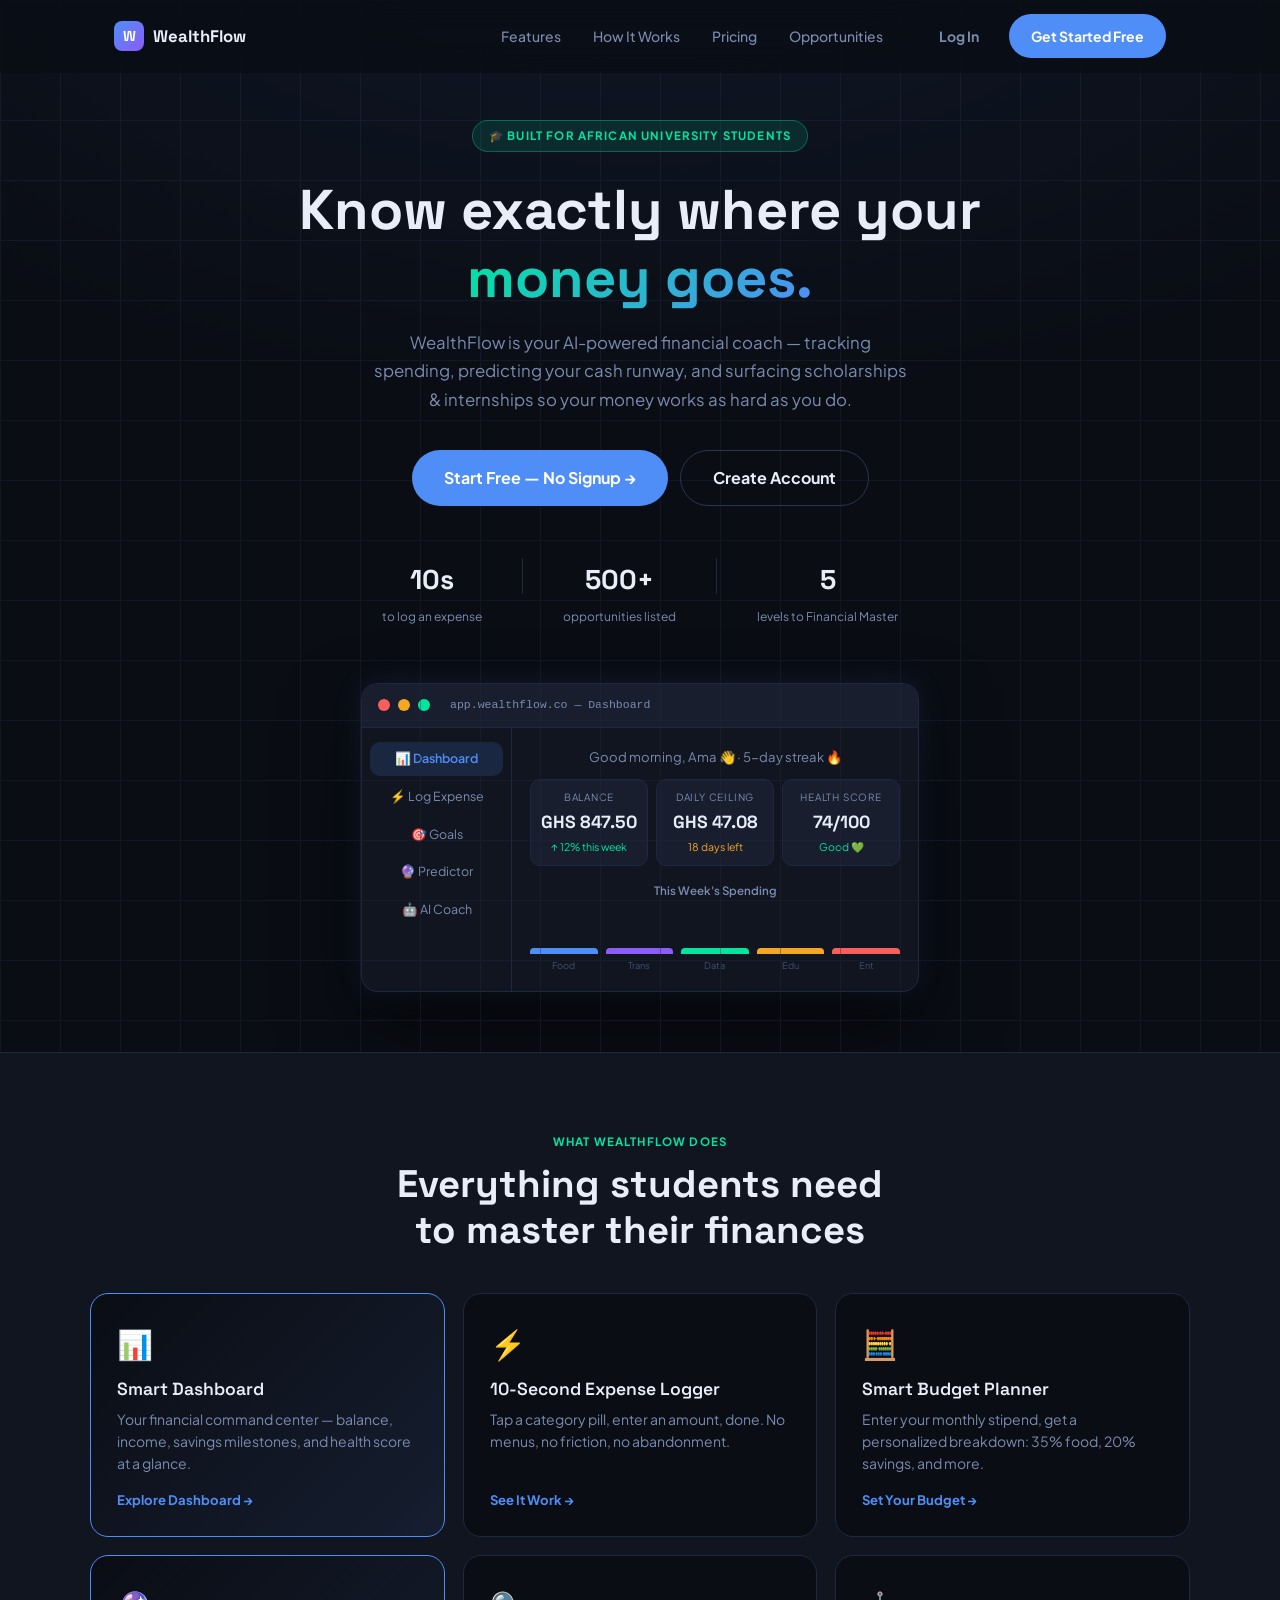
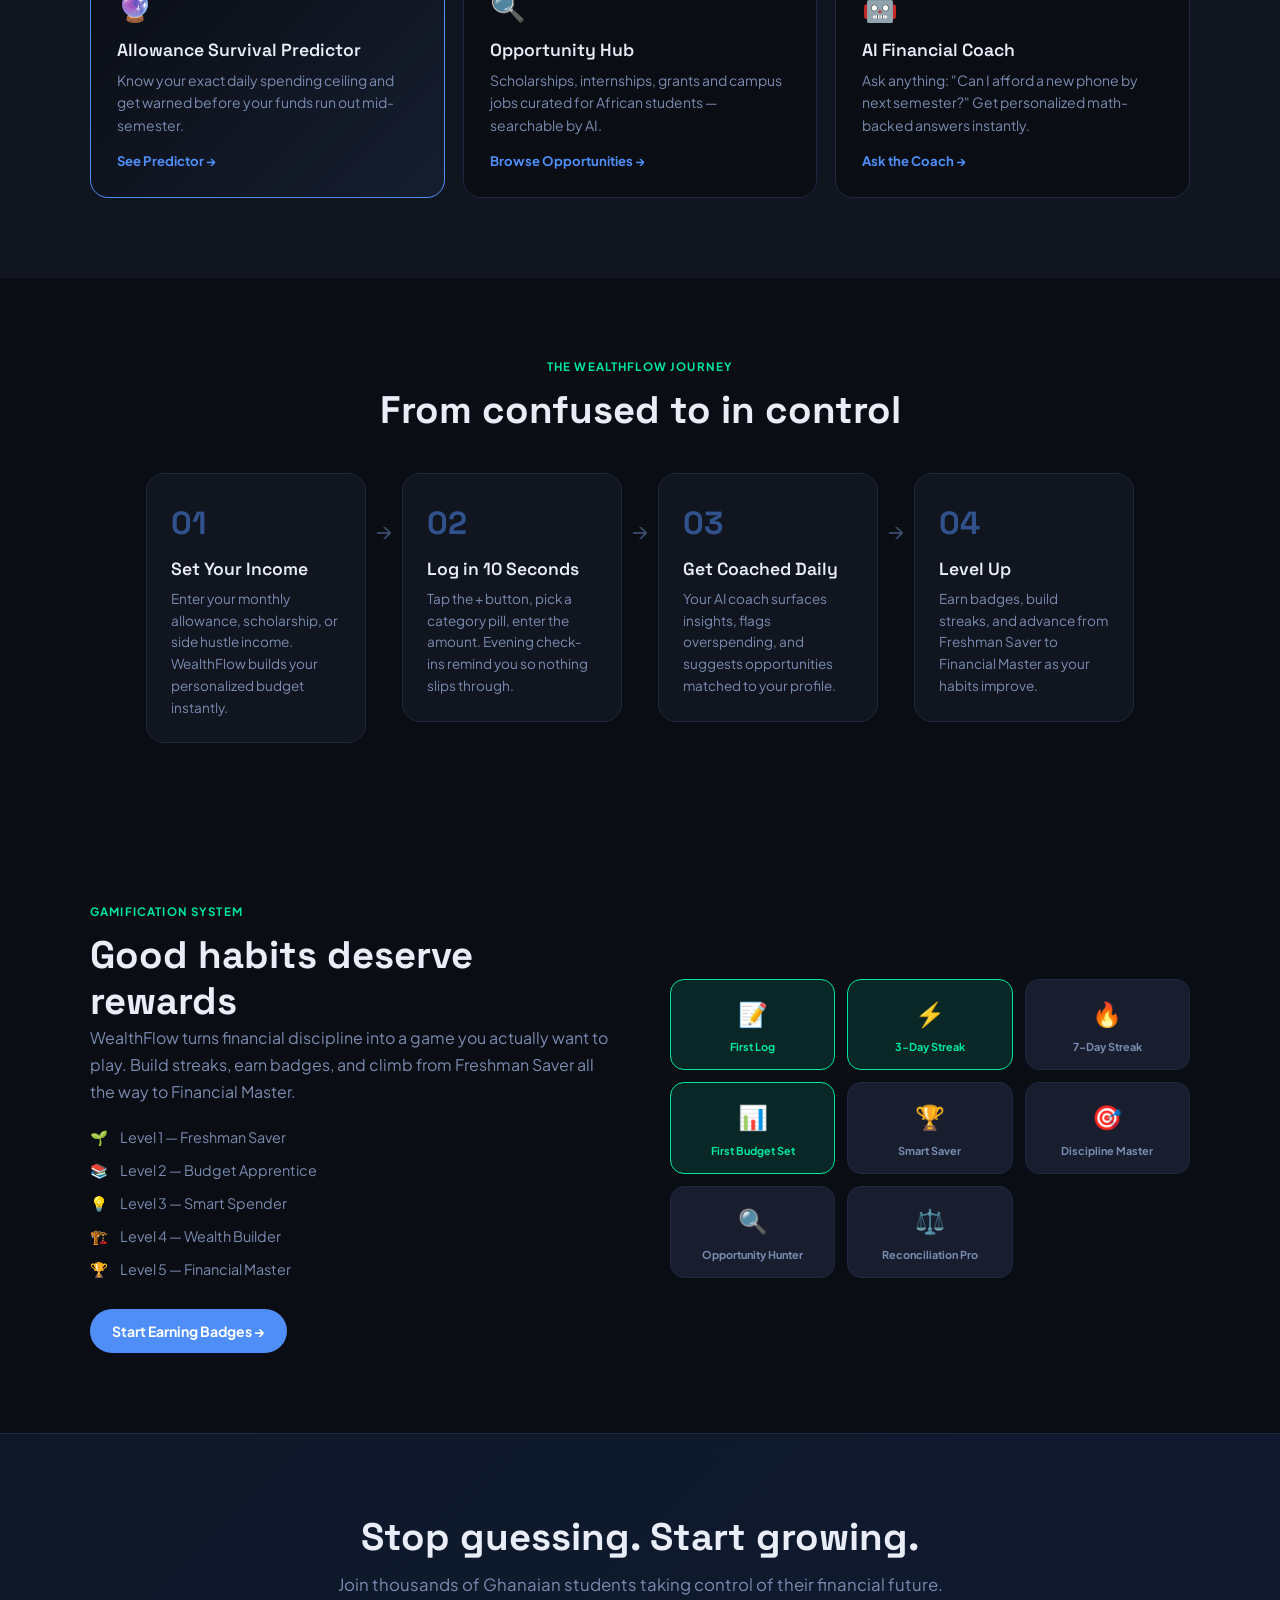
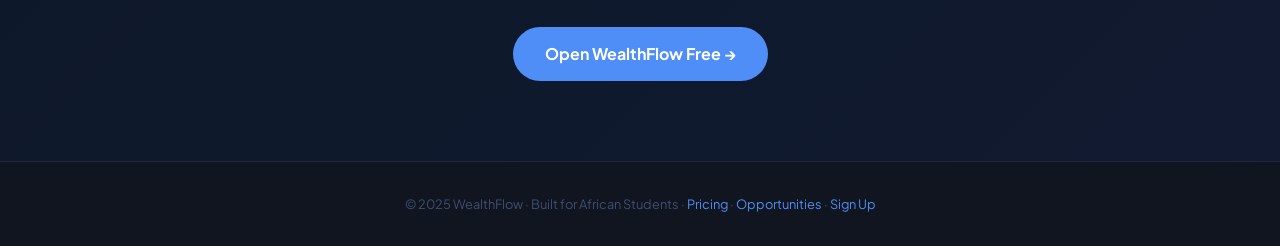
==== 2nd cloude/index.html @ e132b4c1 "Add files via upload" ====
<!DOCTYPE html>
<html lang="en">
<head>
  <meta charset="UTF-8"/>
  <meta name="viewport" content="width=device-width, initial-scale=1.0"/>
  <title>WealthFlow — Your Financial Coach for University Life</title>
  <link rel="stylesheet" href="css/global.css"/>
  <link rel="stylesheet" href="css/landing.css"/>
</head>
<body>

<!-- NAV -->
<nav class="nav" id="navbar">
  <div class="nav-inner">
    <a href="index.html" class="nav-logo">
      <div class="nav-logo-mark">W</div>
      WealthFlow
    </a>
    <ul class="nav-links">
      <li><a href="#features">Features</a></li>
      <li><a href="#how">How It Works</a></li>
      <li><a href="pages/pricing.html">Pricing</a></li>
      <li><a href="pages/opportunities.html">Opportunities</a></li>
    </ul>
    <div class="nav-cta">
      <a href="pages/auth.html" class="btn btn-ghost">Log In</a>
      <a href="pages/dashboard.html" class="btn btn-primary">Get Started Free</a>
    </div>
  </div>
</nav>

<!-- HERO -->
<section class="hero">
  <div class="hero-bg"></div>
  <div class="hero-content">
    <div class="hero-badge">🎓 Built for African University Students</div>
    <h1>Know exactly where your<br><span class="gradient-text">money goes.</span></h1>
    <p class="hero-sub">WealthFlow is your AI-powered financial coach — tracking spending, predicting your cash runway, and surfacing scholarships &amp; internships so your money works as hard as you do.</p>
    <div class="hero-actions">
      <a href="pages/dashboard.html" class="btn btn-primary btn-lg">Start Free — No Signup →</a>
      <a href="pages/auth.html" class="btn btn-outline btn-lg">Create Account</a>
    </div>
    <div class="hero-stats">
      <div>
        <span class="stat-num">10s</span>
        <span class="stat-label">to log an expense</span>
      </div>
      <div class="stat-divider"></div>
      <div>
        <span class="stat-num">500+</span>
        <span class="stat-label">opportunities listed</span>
      </div>
      <div class="stat-divider"></div>
      <div>
        <span class="stat-num">5</span>
        <span class="stat-label">levels to Financial Master</span>
      </div>
    </div>
  </div>

  <!-- Dashboard Mockup -->
  <div class="mockup-wrap">
    <div class="mockup">
      <div class="mockup-bar">
        <span class="dot dot-r"></span>
        <span class="dot dot-y"></span>
        <span class="dot dot-g"></span>
        <span class="mockup-url">app.wealthflow.co — Dashboard</span>
      </div>
      <div class="mockup-body">
        <div class="mockup-sidebar">
          <div class="ms-item active">📊 Dashboard</div>
          <div class="ms-item">⚡ Log Expense</div>
          <div class="ms-item">🎯 Goals</div>
          <div class="ms-item">🔮 Predictor</div>
          <div class="ms-item">🤖 AI Coach</div>
        </div>
        <div class="mockup-main">
          <div class="mockup-greeting">Good morning, Ama 👋 · 5-day streak 🔥</div>
          <div class="mockup-cards">
            <div class="mock-card">
              <div class="mock-card-label">Balance</div>
              <div class="mock-card-val">GHS 847.50</div>
              <div class="mock-card-sub" style="color:var(--accent)">↑ 12% this week</div>
            </div>
            <div class="mock-card">
              <div class="mock-card-label">Daily Ceiling</div>
              <div class="mock-card-val">GHS 47.08</div>
              <div class="mock-card-sub" style="color:var(--warn)">18 days left</div>
            </div>
            <div class="mock-card">
              <div class="mock-card-label">Health Score</div>
              <div class="mock-card-val">74/100</div>
              <div class="mock-card-sub" style="color:var(--accent)">Good 💚</div>
            </div>
          </div>
          <div class="mockup-bars-wrap">
            <div class="mockup-bars-label">This Week's Spending</div>
            <div class="mockup-bars">
              <div class="mock-bar-col"><div class="mock-bar" style="height:60%;background:var(--primary)"></div><span class="mock-bar-label">Food</span></div>
              <div class="mock-bar-col"><div class="mock-bar" style="height:35%;background:var(--purple)"></div><span class="mock-bar-label">Trans</span></div>
              <div class="mock-bar-col"><div class="mock-bar" style="height:20%;background:var(--accent)"></div><span class="mock-bar-label">Data</span></div>
              <div class="mock-bar-col"><div class="mock-bar" style="height:15%;background:var(--warn)"></div><span class="mock-bar-label">Edu</span></div>
              <div class="mock-bar-col"><div class="mock-bar" style="height:25%;background:var(--danger)"></div><span class="mock-bar-label">Ent</span></div>
            </div>
          </div>
        </div>
      </div>
    </div>
  </div>
</section>

<!-- FEATURES -->
<section class="features" id="features">
  <div class="features-inner">
    <div class="eyebrow" style="text-align:center">WHAT WEALTHFLOW DOES</div>
    <h2 style="text-align:center;margin-bottom:40px">Everything students need<br>to master their finances</h2>
    <div class="features-grid">
      <a href="pages/dashboard.html" class="feature-card featured">
        <div class="feature-card-icon">📊</div>
        <h3>Smart Dashboard</h3>
        <p>Your financial command center — balance, income, savings milestones, and health score at a glance.</p>
        <span class="feature-card-link">Explore Dashboard →</span>
      </a>
      <a href="pages/dashboard.html#expenses" class="feature-card">
        <div class="feature-card-icon">⚡</div>
        <h3>10-Second Expense Logger</h3>
        <p>Tap a category pill, enter an amount, done. No menus, no friction, no abandonment.</p>
        <span class="feature-card-link">See It Work →</span>
      </a>
      <a href="pages/dashboard.html#budget" class="feature-card">
        <div class="feature-card-icon">🧮</div>
        <h3>Smart Budget Planner</h3>
        <p>Enter your monthly stipend, get a personalized breakdown: 35% food, 20% savings, and more.</p>
        <span class="feature-card-link">Set Your Budget →</span>
      </a>
      <a href="pages/dashboard.html#predictor" class="feature-card featured">
        <div class="feature-card-icon">🔮</div>
        <h3>Allowance Survival Predictor</h3>
        <p>Know your exact daily spending ceiling and get warned before your funds run out mid-semester.</p>
        <span class="feature-card-link">See Predictor →</span>
      </a>
      <a href="pages/opportunities.html" class="feature-card">
        <div class="feature-card-icon">🔍</div>
        <h3>Opportunity Hub</h3>
        <p>Scholarships, internships, grants and campus jobs curated for African students — searchable by AI.</p>
        <span class="feature-card-link">Browse Opportunities →</span>
      </a>
      <a href="pages/dashboard.html#coach" class="feature-card">
        <div class="feature-card-icon">🤖</div>
        <h3>AI Financial Coach</h3>
        <p>Ask anything: "Can I afford a new phone by next semester?" Get personalized math-backed answers instantly.</p>
        <span class="feature-card-link">Ask the Coach →</span>
      </a>
    </div>
  </div>
</section>

<!-- HOW IT WORKS -->
<section class="how-section" id="how">
  <div class="how-inner">
    <div class="eyebrow" style="text-align:center">THE WEALTHFLOW JOURNEY</div>
    <h2 style="text-align:center">From confused to in control</h2>
    <div class="steps">
      <div class="step">
        <div class="step-num">01</div>
        <h3>Set Your Income</h3>
        <p>Enter your monthly allowance, scholarship, or side hustle income. WealthFlow builds your personalized budget instantly.</p>
      </div>
      <div class="step-arrow">→</div>
      <div class="step">
        <div class="step-num">02</div>
        <h3>Log in 10 Seconds</h3>
        <p>Tap the + button, pick a category pill, enter the amount. Evening check-ins remind you so nothing slips through.</p>
      </div>
      <div class="step-arrow">→</div>
      <div class="step">
        <div class="step-num">03</div>
        <h3>Get Coached Daily</h3>
        <p>Your AI coach surfaces insights, flags overspending, and suggests opportunities matched to your profile.</p>
      </div>
      <div class="step-arrow">→</div>
      <div class="step">
        <div class="step-num">04</div>
        <h3>Level Up</h3>
        <p>Earn badges, build streaks, and advance from Freshman Saver to Financial Master as your habits improve.</p>
      </div>
    </div>
  </div>
</section>

<!-- GAMIFICATION -->
<section class="gamify-section">
  <div class="gamify-inner">
    <div class="gamify-text">
      <div class="eyebrow">GAMIFICATION SYSTEM</div>
      <h2>Good habits deserve rewards</h2>
      <p>WealthFlow turns financial discipline into a game you actually want to play. Build streaks, earn badges, and climb from Freshman Saver all the way to Financial Master.</p>
      <div class="rank-list">
        <div class="rank-item"><span>🌱</span><span>Level 1 — Freshman Saver</span></div>
        <div class="rank-item"><span>📚</span><span>Level 2 — Budget Apprentice</span></div>
        <div class="rank-item"><span>💡</span><span>Level 3 — Smart Spender</span></div>
        <div class="rank-item"><span>🏗️</span><span>Level 4 — Wealth Builder</span></div>
        <div class="rank-item"><span>🏆</span><span>Level 5 — Financial Master</span></div>
      </div>
      <a href="pages/dashboard.html" class="btn btn-primary">Start Earning Badges →</a>
    </div>
    <div class="badges-grid" id="landingBadges"></div>
  </div>
</section>

<!-- CTA -->
<section class="cta-band">
  <h2>Stop guessing. Start growing.</h2>
  <p>Join thousands of Ghanaian students taking control of their financial future.</p>
  <a href="pages/dashboard.html" class="btn btn-primary btn-lg">Open WealthFlow Free →</a>
</section>

<!-- FOOTER -->
<footer>
  <p>© 2025 WealthFlow · Built for African Students ·
    <a href="pages/pricing.html">Pricing</a> ·
    <a href="pages/opportunities.html">Opportunities</a> ·
    <a href="pages/auth.html">Sign Up</a>
  </p>
</footer>

<script src="js/db.js"></script>
<script>
  // Sticky nav
  window.addEventListener('scroll', () => {
    document.getElementById('navbar').classList.toggle('scrolled', window.scrollY > 20);
  });

  // Render badges
  const badgesWrap = document.getElementById('landingBadges');
  Object.values(BADGES).forEach(b => {
    const earned = ['first_log','first_budget','three_day_streak'].includes(b.id);
    badgesWrap.innerHTML += `
      <div class="badge-card ${earned?'earned':''}">
        <div class="badge-icon">${b.emoji}</div>
        <div class="badge-name">${b.name}</div>
      </div>`;
  });
</script>
</body>
</html>
---- 2nd cloude/css/global.css ----
/* =====================================================
   css/global.css — WealthFlow Design System
   ===================================================== */

@import url('https://fonts.googleapis.com/css2?family=Plus+Jakarta+Sans:wght@400;500;600;700;800&family=Space+Grotesk:wght@400;500;600;700&display=swap');

/* ── TOKENS ─────────────────────────────────────────── */
:root {
  --bg:       #0A0D14;
  --surface:  #111520;
  --surface2: #181e2e;
  --border:   #1f2840;
  --borderL:  #2a3550;

  --primary:     #4F8EF7;
  --primaryGlow: rgba(79,142,247,0.15);
  --accent:      #00E5A0;
  --accentDim:   rgba(0,229,160,0.12);
  --warn:        #F5A623;
  --danger:      #F75F5F;
  --purple:      #8B5CF6;

  --text:   #E8EDF8;
  --muted:  #7A8BAF;
  --faint:  #3D4F72;

  --grad-primary: linear-gradient(135deg,#4F8EF7,#8B5CF6);
  --grad-accent:  linear-gradient(135deg,#00E5A0,#4F8EF7);

  --font-body:    'Plus Jakarta Sans', sans-serif;
  --font-display: 'Space Grotesk', sans-serif;

  --r-sm: 6px;  --r-md: 10px; --r-lg: 14px;
  --r-xl: 18px; --r-full: 999px;
}

/* ── RESET ───────────────────────────────────────────── */
*, *::before, *::after { box-sizing: border-box; margin: 0; padding: 0; }
html { scroll-behavior: smooth; }
body {
  background: var(--bg);
  color: var(--text);
  font-family: var(--font-body);
  font-size: 16px;
  line-height: 1.6;
  -webkit-font-smoothing: antialiased;
}
img { max-width: 100%; display: block; }
a { color: inherit; text-decoration: none; }
button { cursor: pointer; font-family: inherit; border: none; background: none; }
input, select, textarea { font-family: inherit; }
ul { list-style: none; }

/* ── TYPOGRAPHY ─────────────────────────────────────── */
h1,h2,h3,h4 { font-family: var(--font-display); line-height: 1.2; }
h1 { font-size: clamp(2rem,5vw,3.5rem); font-weight: 700; }
h2 { font-size: clamp(1.5rem,3vw,2.4rem); font-weight: 700; }
h3 { font-size: 1.1rem; font-weight: 600; }

.gradient-text {
  background: var(--grad-accent);
  -webkit-background-clip: text;
  -webkit-text-fill-color: transparent;
  background-clip: text;
}

/* ── BUTTONS ─────────────────────────────────────────── */
.btn {
  display: inline-flex; align-items: center; gap: 6px;
  font-weight: 700; font-size: 0.875rem;
  padding: 11px 22px; border-radius: var(--r-full);
  transition: all 0.15s; cursor: pointer; white-space: nowrap;
  border: none;
}
.btn-primary { background: var(--primary); color: #fff; }
.btn-primary:hover { background: #6ba3ff; transform: translateY(-1px); box-shadow: 0 6px 20px rgba(79,142,247,0.35); }
.btn-accent  { background: var(--accent); color: #0A0D14; }
.btn-accent:hover { transform: translateY(-1px); box-shadow: 0 6px 20px rgba(0,229,160,0.3); }
.btn-outline { background: transparent; border: 1.5px solid var(--borderL); color: var(--text); }
.btn-outline:hover { border-color: var(--primary); background: var(--primaryGlow); }
.btn-ghost   { background: transparent; color: var(--muted); }
.btn-ghost:hover { color: var(--text); background: var(--surface); }
.btn-danger  { background: var(--danger); color: #fff; }
.btn-sm      { padding: 7px 14px; font-size: 0.8rem; }
.btn-lg      { padding: 14px 32px; font-size: 1rem; }
.btn-full    { width: 100%; justify-content: center; }
.btn:disabled { opacity: 0.5; pointer-events: none; }

/* ── CARDS ───────────────────────────────────────────── */
.card {
  background: var(--surface);
  border: 1px solid var(--border);
  border-radius: var(--r-xl);
  padding: 20px;
  transition: border-color 0.2s;
}
.card:hover { border-color: var(--borderL); }
.card-highlight {
  border-color: var(--primary);
  background: linear-gradient(135deg, var(--surface), rgba(79,142,247,0.06));
}
.card-accent {
  border-color: var(--accent);
  background: linear-gradient(135deg, var(--surface), rgba(0,229,160,0.06));
}

/* ── FORM ELEMENTS ───────────────────────────────────── */
.input-field {
  width: 100%; background: var(--surface2); border: 1.5px solid var(--border);
  border-radius: var(--r-md); color: var(--text); font-size: 0.9rem;
  padding: 11px 14px; outline: none; transition: border-color 0.15s;
}
.input-field:focus { border-color: var(--primary); box-shadow: 0 0 0 3px var(--primaryGlow); }
.input-field::placeholder { color: var(--faint); }
.form-label {
  display: block; font-size: 0.72rem; font-weight: 700; color: var(--muted);
  text-transform: uppercase; letter-spacing: 0.08em; margin-bottom: 5px;
}
.form-group { display: flex; flex-direction: column; gap: 5px; }

/* ── PROGRESS BARS ───────────────────────────────────── */
.progress-track {
  background: var(--surface2); border-radius: var(--r-full);
  height: 7px; overflow: hidden;
}
.progress-fill {
  height: 100%; border-radius: var(--r-full);
  background: var(--primary);
  transition: width 0.6s cubic-bezier(0.4,0,0.2,1);
}

/* ── PILLS / TAGS ────────────────────────────────────── */
.pill {
  display: inline-flex; align-items: center; gap: 5px;
  background: var(--surface2); border: 1px solid var(--border);
  color: var(--muted); font-size: 0.8rem; font-weight: 600;
  padding: 5px 13px; border-radius: var(--r-full); cursor: pointer;
  transition: all 0.15s; white-space: nowrap;
}
.pill:hover, .pill.active {
  background: var(--primaryGlow); border-color: var(--primary); color: var(--primary);
}
.tag {
  display: inline-flex; align-items: center;
  font-size: 0.65rem; font-weight: 700; text-transform: uppercase;
  letter-spacing: 0.05em; padding: 3px 10px; border-radius: var(--r-full); border: 1px solid;
}
.tag-scholarship { background: rgba(139,92,246,0.15); color: #a78bfa; border-color: rgba(139,92,246,0.3); }
.tag-internship  { background: var(--primaryGlow);    color: var(--primary); border-color: rgba(79,142,247,0.3); }
.tag-grant       { background: var(--accentDim);      color: var(--accent);  border-color: rgba(0,229,160,0.3); }
.tag-job         { background: rgba(245,166,35,0.1);  color: var(--warn);    border-color: rgba(245,166,35,0.3); }

/* ── ALERTS ──────────────────────────────────────────── */
.alert { border-radius: var(--r-lg); padding: 12px 16px; font-size: 0.85rem; display: flex; align-items: flex-start; gap: 10px; }
.alert-safe    { background: var(--accentDim);           border: 1px solid rgba(0,229,160,0.3);  color: var(--accent); }
.alert-warning { background: rgba(245,166,35,0.1);       border: 1px solid rgba(245,166,35,0.3); color: var(--warn); }
.alert-danger  { background: rgba(247,95,95,0.1);        border: 1px solid rgba(247,95,95,0.3);  color: var(--danger); }
.alert-info    { background: var(--primaryGlow);         border: 1px solid rgba(79,142,247,0.3); color: var(--primary); }

/* ── BADGE CARD ──────────────────────────────────────── */
.badge-card {
  background: var(--surface2); border: 1px solid var(--border);
  border-radius: var(--r-lg); padding: 14px 10px;
  display: flex; flex-direction: column; align-items: center; gap: 6px;
  transition: 0.2s; text-align: center;
}
.badge-card.earned { background: var(--accentDim); border-color: var(--accent); }
.badge-card .badge-icon { font-size: 1.5rem; }
.badge-card .badge-name { font-size: 0.68rem; font-weight: 700; color: var(--muted); }
.badge-card.earned .badge-name { color: var(--accent); }

/* ── SCROLLBAR ───────────────────────────────────────── */
::-webkit-scrollbar { width: 5px; height: 5px; }
::-webkit-scrollbar-track { background: var(--bg); }
::-webkit-scrollbar-thumb { background: var(--borderL); border-radius: 3px; }

/* ── ANIMATIONS ──────────────────────────────────────── */
@keyframes fadeIn   { from { opacity:0; transform:translateY(8px); } to { opacity:1; transform:translateY(0); } }
@keyframes slideIn  { from { transform:translateX(110%); } to { transform:translateX(0); } }
@keyframes spin     { to { transform:rotate(360deg); } }
@keyframes bounce   { 0%,60%,100%{transform:translateY(0)} 30%{transform:translateY(-5px)} }
@keyframes glow     { 0%,100%{box-shadow:0 0 12px rgba(79,142,247,0.3)} 50%{box-shadow:0 0 28px rgba(79,142,247,0.6)} }

.animate-in { animation: fadeIn 0.25s ease forwards; }

/* ── SPINNER ─────────────────────────────────────────── */
.spinner {
  width: 18px; height: 18px; border-radius: 50%;
  border: 2px solid var(--border); border-top-color: var(--primary);
  animation: spin 0.7s linear infinite; display: inline-block;
}

/* ── LOADING DOTS ────────────────────────────────────── */
.loading-dots { display: inline-flex; gap: 4px; align-items: center; padding: 8px 0; }
.loading-dots span {
  width: 7px; height: 7px; border-radius: 50%; background: var(--muted);
  animation: bounce 1.2s infinite;
}
.loading-dots span:nth-child(2) { animation-delay: 0.2s; }
.loading-dots span:nth-child(3) { animation-delay: 0.4s; }

/* ── TOAST ───────────────────────────────────────────── */
.wf-toast {
  position: fixed; bottom: 24px; right: 24px; z-index: 9999;
  background: var(--surface); border: 1px solid var(--border);
  border-radius: 14px; padding: 14px 18px; max-width: 380px;
  box-shadow: 0 8px 32px rgba(0,0,0,0.4);
  display: flex; align-items: flex-start; gap: 10px;
  font-size: 0.875rem; color: var(--text); line-height: 1.5;
  animation: slideIn 0.2s ease;
}

/* ── GRID UTILITIES ──────────────────────────────────── */
.grid-2   { display: grid; grid-template-columns: 1fr 1fr; gap: 18px; }
.grid-3   { display: grid; grid-template-columns: 1fr 1fr 1fr; gap: 16px; }
.grid-4   { display: grid; grid-template-columns: repeat(4,1fr); gap: 16px; }
.grid-auto{ display: grid; grid-template-columns: repeat(auto-fill,minmax(280px,1fr)); gap: 18px; }

@media (max-width: 900px) { .grid-2,.grid-3,.grid-4 { grid-template-columns: 1fr; } }
@media (max-width: 600px) { .grid-auto { grid-template-columns: 1fr; } }

/* ── SECTION HEADER ──────────────────────────────────── */
.section-header {
  display: flex; align-items: flex-start; justify-content: space-between;
  margin-bottom: 22px; gap: 16px;
}
.section-header h2 { font-size: 1.4rem; }
.section-header p  { font-size: 0.83rem; color: var(--muted); margin-top: 3px; }

/* ── EYEBROW ─────────────────────────────────────────── */
.eyebrow {
  font-size: 0.72rem; font-weight: 700; text-transform: uppercase;
  letter-spacing: 0.1em; color: var(--accent); margin-bottom: 10px;
}

/* ── METRIC CARD ─────────────────────────────────────── */
.metric-card { padding: 18px; }
.metric-label {
  font-size: 0.7rem; font-weight: 700; text-transform: uppercase;
  letter-spacing: 0.08em; color: var(--muted); margin-bottom: 10px;
  display: flex; justify-content: space-between; align-items: center;
}
.metric-value {
  font-family: var(--font-display); font-size: 1.7rem; font-weight: 700; margin-bottom: 4px;
}
.metric-sub { font-size: 0.75rem; font-weight: 600; }

/* ── TRANSACTION ITEM ────────────────────────────────── */
.tx-item {
  display: flex; align-items: center; gap: 12px;
  padding: 9px 8px; border-radius: var(--r-md);
  transition: background 0.15s; cursor: pointer;
}
.tx-item:hover { background: var(--surface2); }
.tx-icon {
  width: 36px; height: 36px; border-radius: var(--r-md);
  background: var(--surface2); border: 1px solid var(--border);
  display: flex; align-items: center; justify-content: center;
  font-size: 1rem; flex-shrink: 0;
}
.tx-info { flex: 1; min-width: 0; }
.tx-name { font-size: 0.875rem; font-weight: 500; }
.tx-meta { font-size: 0.72rem; color: var(--muted); }
.tx-amount { font-family: var(--font-display); font-size: 0.9rem; font-weight: 700; color: var(--danger); }
.tx-amount.income { color: var(--accent); }
---- 2nd cloude/css/landing.css ----
/* css/landing.css */

/* ── NAV ─────────────────────────────────────────────── */
.nav {
  position: fixed; top: 0; left: 0; right: 0; z-index: 100;
  background: rgba(10,13,20,0.85); backdrop-filter: blur(16px);
  border-bottom: 1px solid transparent; transition: border-color 0.3s;
}
.nav.scrolled { border-bottom-color: var(--border); }
.nav-inner {
  max-width: 1100px; margin: 0 auto; padding: 14px 24px;
  display: flex; align-items: center; gap: 20px;
}
.nav-logo { display: flex; align-items: center; gap: 9px; font-family: var(--font-display); font-weight: 700; font-size: 1.05rem; }
.nav-logo-mark {
  width: 30px; height: 30px; border-radius: 8px; background: var(--grad-primary);
  display: flex; align-items: center; justify-content: center;
  color: #fff; font-weight: 800; font-size: 0.9rem; flex-shrink: 0;
}
.nav-links { display: flex; align-items: center; gap: 4px; margin-left: auto; }
.nav-links a {
  font-size: 0.875rem; font-weight: 500; color: var(--muted);
  padding: 8px 14px; border-radius: var(--r-md); transition: 0.15s;
}
.nav-links a:hover { color: var(--text); background: var(--surface); }
.nav-cta { display: flex; align-items: center; gap: 8px; }

/* ── HERO ─────────────────────────────────────────────── */
.hero {
  min-height: 100vh; display: flex; flex-direction: column;
  align-items: center; justify-content: center;
  text-align: center; padding: 120px 24px 60px; position: relative; overflow: hidden;
}
.hero-bg {
  position: absolute; inset: 0; pointer-events: none;
  background:
    radial-gradient(ellipse 80% 50% at 50% -10%, rgba(79,142,247,0.22), transparent),
    linear-gradient(var(--border) 1px, transparent 1px) 0 0 / 60px 60px,
    linear-gradient(90deg, var(--border) 1px, transparent 1px) 0 0 / 60px 60px;
  opacity: 0.4;
}
.hero-content { position: relative; z-index: 1; max-width: 780px; }
.hero-badge {
  display: inline-block; background: var(--accentDim); border: 1px solid rgba(0,229,160,0.3);
  color: var(--accent); font-size: 0.72rem; font-weight: 700; letter-spacing: 0.1em;
  text-transform: uppercase; padding: 6px 16px; border-radius: var(--r-full); margin-bottom: 24px;
}
.hero h1 { margin-bottom: 18px; }
.hero-sub { font-size: 1.05rem; color: var(--muted); line-height: 1.7; max-width: 540px; margin: 0 auto 36px; }
.hero-actions { display: flex; gap: 12px; justify-content: center; flex-wrap: wrap; margin-bottom: 52px; }
.hero-stats   { display: flex; gap: 40px; justify-content: center; flex-wrap: wrap; }
.stat-num { font-family: var(--font-display); font-size: 1.7rem; font-weight: 700; display: block; }
.stat-label { font-size: 0.75rem; color: var(--muted); }
.stat-divider { width: 1px; height: 36px; background: var(--border); }

/* ── DASHBOARD MOCKUP ────────────────────────────────── */
.mockup-wrap { max-width: 860px; margin: 56px auto 0; padding: 0 24px; }
.mockup {
  background: var(--surface); border: 1px solid var(--border); border-radius: 16px;
  overflow: hidden; box-shadow: 0 40px 80px rgba(0,0,0,0.5), 0 0 30px rgba(79,142,247,0.12);
}
.mockup-bar {
  background: var(--surface2); border-bottom: 1px solid var(--border);
  padding: 12px 16px; display: flex; align-items: center; gap: 8px;
}
.dot { width: 12px; height: 12px; border-radius: 50%; }
.dot-r{background:#F75F5F} .dot-y{background:#F5A623} .dot-g{background:#00E5A0}
.mockup-url { margin-left: 12px; font-size: 0.72rem; color: var(--muted); font-family: monospace; }
.mockup-body { display: flex; min-height: 260px; }
.mockup-sidebar {
  width: 150px; border-right: 1px solid var(--border); padding: 14px 8px;
  display: flex; flex-direction: column; gap: 4px; flex-shrink: 0;
}
.mockup-sidebar .ms-item {
  padding: 7px 10px; border-radius: var(--r-md); font-size: 0.78rem; color: var(--muted);
}
.mockup-sidebar .ms-item.active { background: var(--primaryGlow); color: var(--primary); font-weight: 600; }
.mockup-main { flex: 1; padding: 18px; }
.mockup-greeting { font-size: 0.82rem; color: var(--muted); margin-bottom: 12px; }
.mockup-cards  { display: grid; grid-template-columns: repeat(3,1fr); gap: 8px; margin-bottom: 16px; }
.mock-card { background: var(--surface2); border: 1px solid var(--border); border-radius: var(--r-md); padding: 10px; }
.mock-card-label { font-size: 0.62rem; text-transform: uppercase; letter-spacing: 0.08em; color: var(--muted); margin-bottom: 3px; }
.mock-card-val   { font-family: var(--font-display); font-size: 1.1rem; font-weight: 700; }
.mock-card-sub   { font-size: 0.66rem; margin-top: 2px; }
.mockup-bars-wrap { }
.mockup-bars-label { font-size: 0.72rem; color: var(--muted); margin-bottom: 8px; font-weight: 600; }
.mockup-bars { display: flex; align-items: flex-end; gap: 8px; height: 64px; }
.mock-bar-col { display: flex; flex-direction: column; align-items: center; gap: 4px; flex: 1; }
.mock-bar { width: 100%; border-radius: 4px 4px 0 0; min-height: 6px; }
.mock-bar-label { font-size: 0.58rem; color: var(--faint); }

/* ── FEATURES SECTION ────────────────────────────────── */
.features { background: var(--surface); border-top: 1px solid var(--border); padding: 80px 24px; }
.features-inner { max-width: 1100px; margin: 0 auto; }
.features h2, .section-center { text-align: center; }
.features-grid {
  display: grid; grid-template-columns: repeat(auto-fit, minmax(280px,1fr)); gap: 18px;
}
.feature-card {
  background: var(--bg); border: 1px solid var(--border); border-radius: var(--r-xl);
  padding: 26px; display: flex; flex-direction: column;
  transition: all 0.2s; cursor: pointer;
}
.feature-card:hover { border-color: var(--primary); transform: translateY(-3px); box-shadow: 0 12px 32px rgba(79,142,247,0.12); }
.feature-card.featured { border-color: var(--primary); background: linear-gradient(135deg, var(--bg), rgba(79,142,247,0.07)); }
.feature-card-icon { font-size: 1.8rem; margin-bottom: 12px; }
.feature-card h3 { margin-bottom: 8px; }
.feature-card p { color: var(--muted); font-size: 0.875rem; line-height: 1.6; flex: 1; margin-bottom: 14px; }
.feature-card-link { font-size: 0.82rem; font-weight: 700; color: var(--primary); }

/* ── HOW IT WORKS ────────────────────────────────────── */
.how-section { padding: 80px 24px; }
.how-inner { max-width: 1100px; margin: 0 auto; }
.steps { display: flex; align-items: flex-start; gap: 10px; flex-wrap: wrap; justify-content: center; margin-top: 40px; }
.step { background: var(--surface); border: 1px solid var(--border); border-radius: var(--r-xl); padding: 24px; width: 220px; flex-shrink: 0; }
.step-num { font-family: var(--font-display); font-size: 2rem; font-weight: 800; color: var(--primary); opacity: 0.5; margin-bottom: 10px; }
.step h3 { margin-bottom: 8px; }
.step p { font-size: 0.85rem; color: var(--muted); }
.step-arrow { font-size: 1.4rem; color: var(--faint); padding-top: 40px; }

/* ── GAMIFICATION ────────────────────────────────────── */
.gamify-section { padding: 80px 24px; background: var(--bg); }
.gamify-inner { max-width: 1100px; margin: 0 auto; display: grid; grid-template-columns: 1fr 1fr; gap: 60px; align-items: center; }
.gamify-text p { color: var(--muted); margin-bottom: 20px; line-height: 1.7; }
.rank-list { display: flex; flex-direction: column; gap: 10px; margin-bottom: 28px; }
.rank-item { display: flex; align-items: center; gap: 12px; font-size: 0.9rem; color: var(--muted); }
.badges-grid { display: grid; grid-template-columns: repeat(3,1fr); gap: 12px; }

/* ── CTA BAND ────────────────────────────────────────── */
.cta-band {
  background: linear-gradient(135deg,#0d1829,#111a30);
  border-top: 1px solid var(--border); padding: 80px 24px; text-align: center;
}
.cta-band h2 { margin-bottom: 12px; }
.cta-band p  { color: var(--muted); font-size: 1.05rem; margin-bottom: 28px; }

/* ── FOOTER ─────────────────────────────────────────── */
footer {
  background: var(--surface); border-top: 1px solid var(--border);
  padding: 32px 24px; text-align: center;
  font-size: 0.8rem; color: var(--faint);
}
footer a { color: var(--primary); }

@media(max-width:768px){
  .gamify-inner { grid-template-columns:1fr; }
  .step { width:100%; max-width:400px; }
  .step-arrow { display:none; }
  .nav-links { display:none; }
  .mockup-sidebar { display:none; }
}
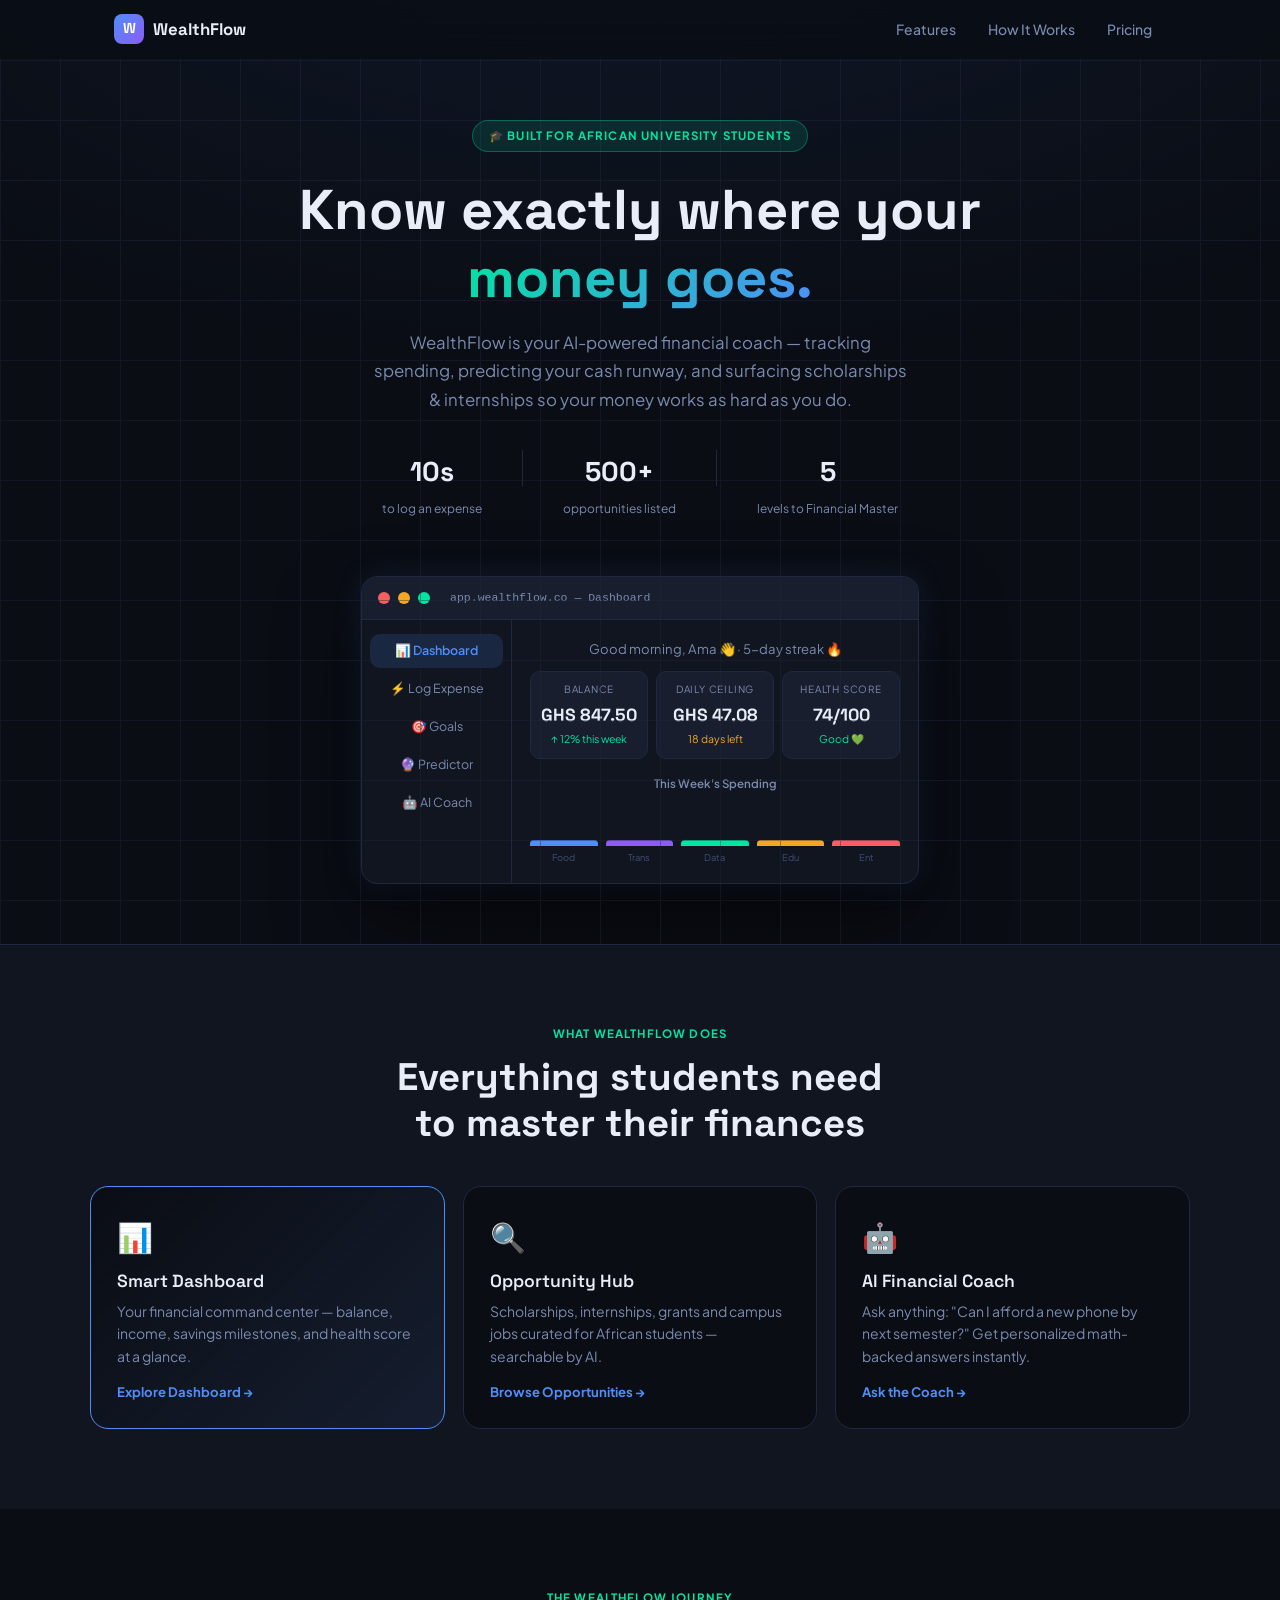
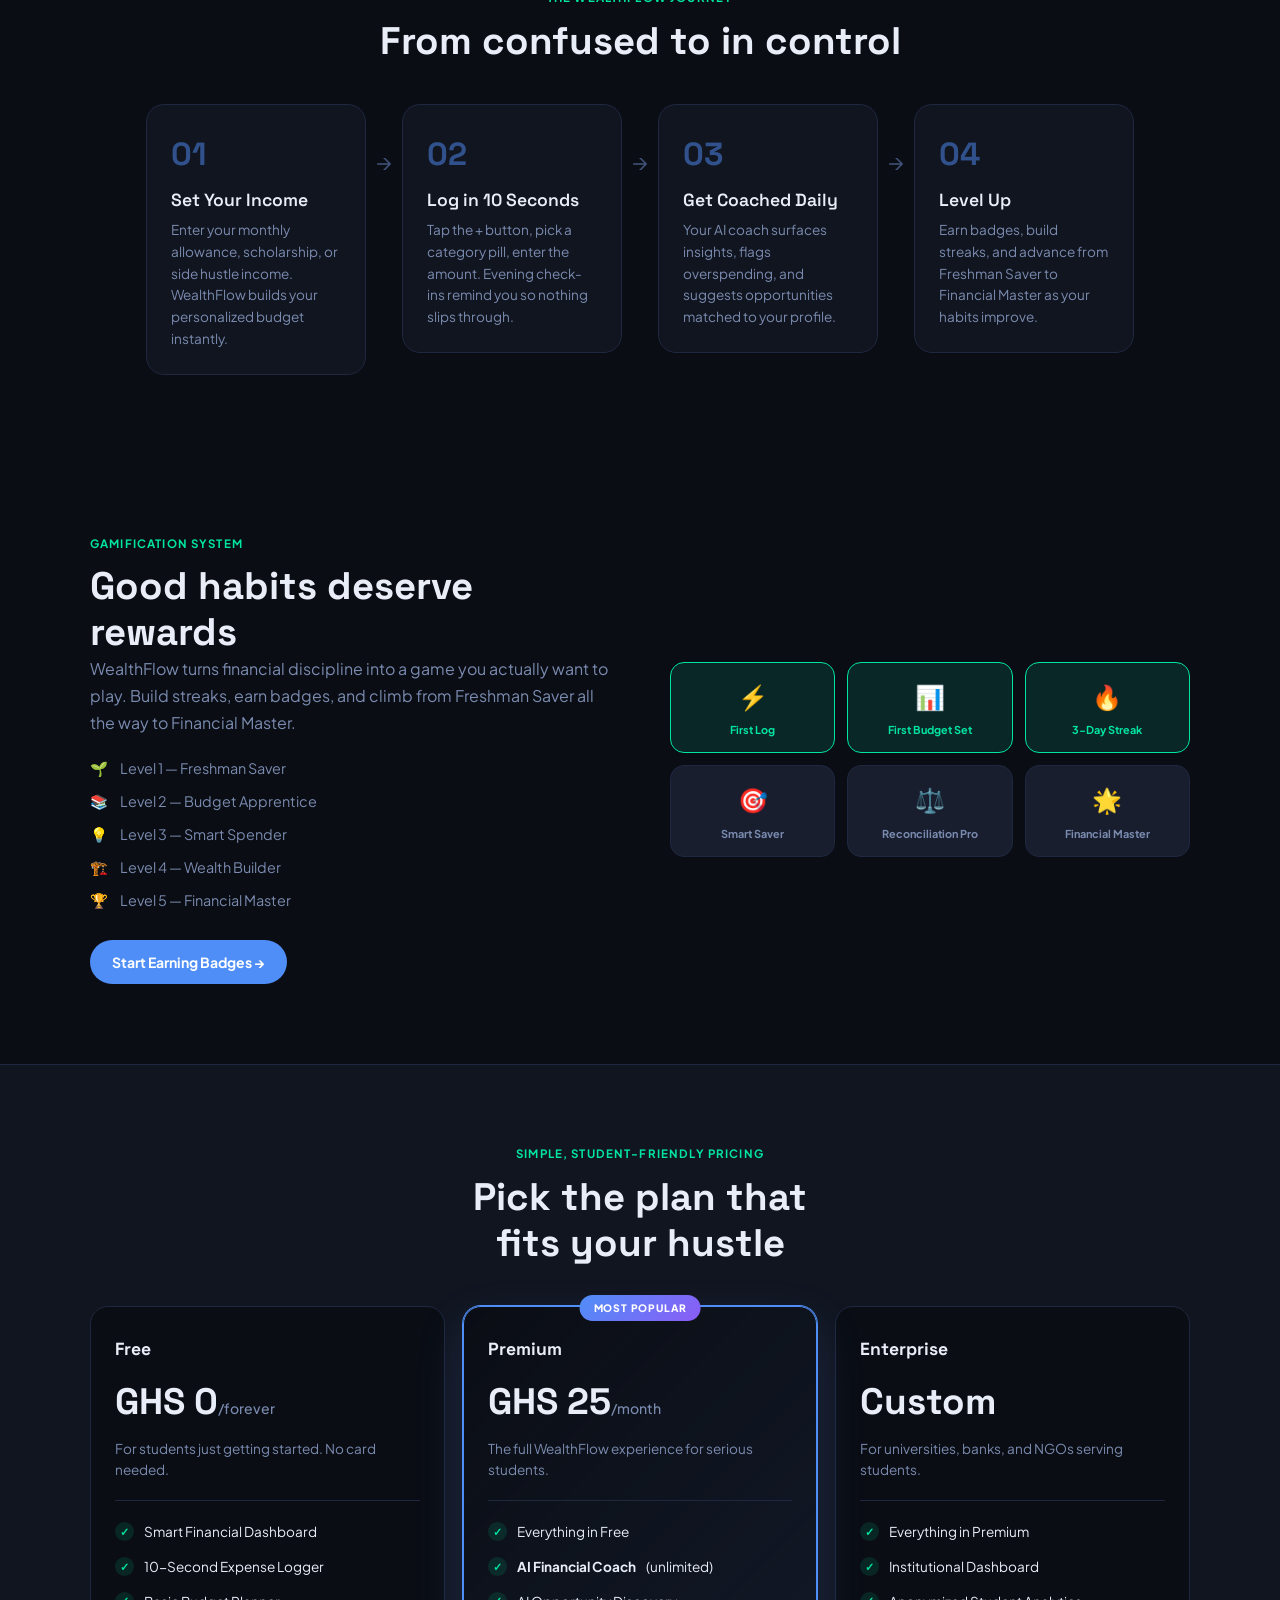
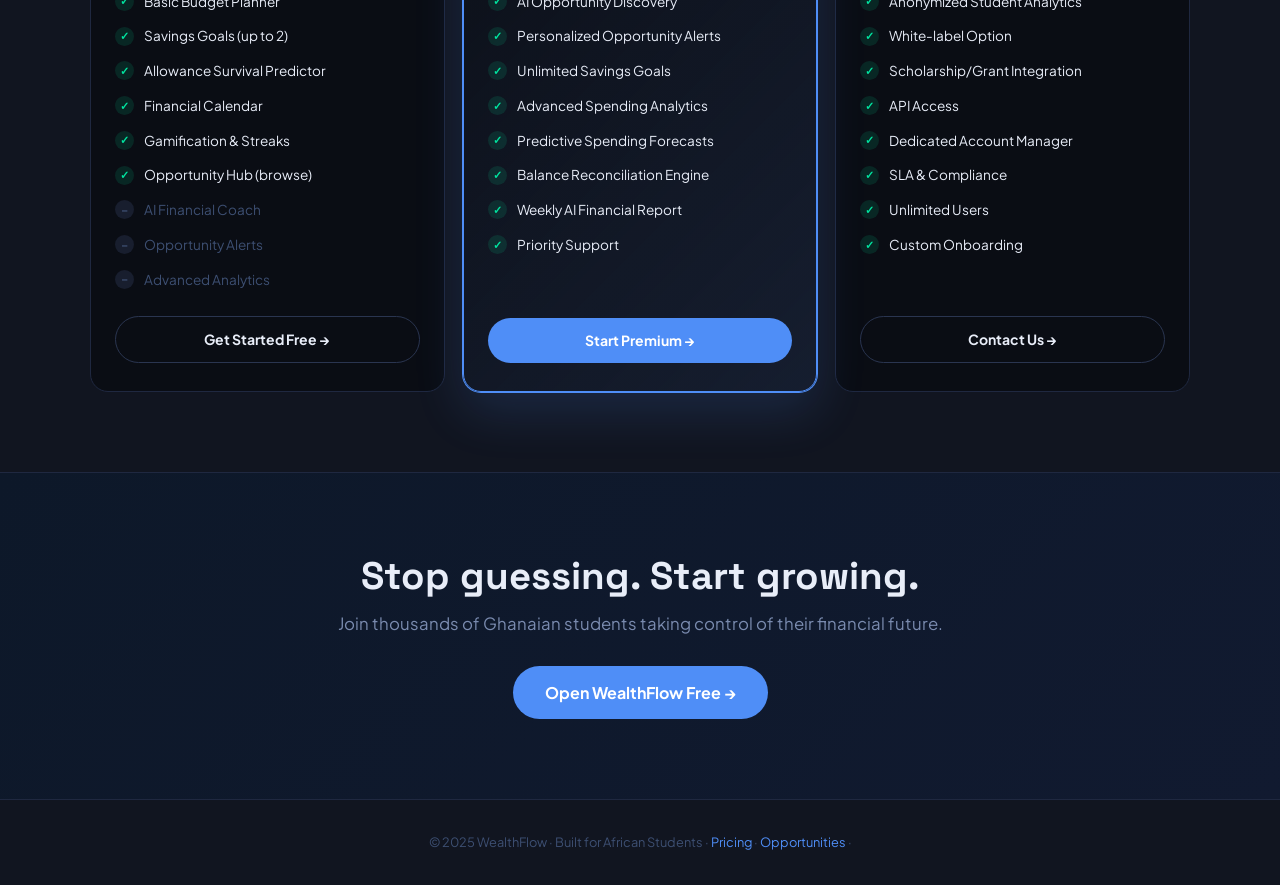
==== commit caae9158: "Merge branch 'main' of https://github.com/samuelsmithdadzie/WealthFlow" ====
--- a/2nd cloude/index.html
+++ b/2nd cloude/index.html
@@ -19,13 +19,8 @@
     <ul class="nav-links">
       <li><a href="#features">Features</a></li>
       <li><a href="#how">How It Works</a></li>
-      <li><a href="pages/pricing.html">Pricing</a></li>
-      <li><a href="pages/opportunities.html">Opportunities</a></li>
+      <li><a href="#pricing">Pricing</a></li>
     </ul>
-    <div class="nav-cta">
-      <a href="pages/auth.html" class="btn btn-ghost">Log In</a>
-      <a href="pages/dashboard.html" class="btn btn-primary">Get Started Free</a>
-    </div>
   </div>
 </nav>
 
@@ -36,10 +31,7 @@
     <div class="hero-badge">🎓 Built for African University Students</div>
     <h1>Know exactly where your<br><span class="gradient-text">money goes.</span></h1>
     <p class="hero-sub">WealthFlow is your AI-powered financial coach — tracking spending, predicting your cash runway, and surfacing scholarships &amp; internships so your money works as hard as you do.</p>
-    <div class="hero-actions">
-      <a href="pages/dashboard.html" class="btn btn-primary btn-lg">Start Free — No Signup →</a>
-      <a href="pages/auth.html" class="btn btn-outline btn-lg">Create Account</a>
-    </div>
+   
     <div class="hero-stats">
       <div>
         <span class="stat-num">10s</span>
@@ -116,37 +108,20 @@
     <div class="eyebrow" style="text-align:center">WHAT WEALTHFLOW DOES</div>
     <h2 style="text-align:center;margin-bottom:40px">Everything students need<br>to master their finances</h2>
     <div class="features-grid">
-      <a href="pages/dashboard.html" class="feature-card featured">
+      <a href="dashboard.html" class="feature-card featured">
         <div class="feature-card-icon">📊</div>
         <h3>Smart Dashboard</h3>
         <p>Your financial command center — balance, income, savings milestones, and health score at a glance.</p>
         <span class="feature-card-link">Explore Dashboard →</span>
       </a>
-      <a href="pages/dashboard.html#expenses" class="feature-card">
-        <div class="feature-card-icon">⚡</div>
-        <h3>10-Second Expense Logger</h3>
-        <p>Tap a category pill, enter an amount, done. No menus, no friction, no abandonment.</p>
-        <span class="feature-card-link">See It Work →</span>
-      </a>
-      <a href="pages/dashboard.html#budget" class="feature-card">
-        <div class="feature-card-icon">🧮</div>
-        <h3>Smart Budget Planner</h3>
-        <p>Enter your monthly stipend, get a personalized breakdown: 35% food, 20% savings, and more.</p>
-        <span class="feature-card-link">Set Your Budget →</span>
-      </a>
-      <a href="pages/dashboard.html#predictor" class="feature-card featured">
-        <div class="feature-card-icon">🔮</div>
-        <h3>Allowance Survival Predictor</h3>
-        <p>Know your exact daily spending ceiling and get warned before your funds run out mid-semester.</p>
-        <span class="feature-card-link">See Predictor →</span>
-      </a>
-      <a href="pages/opportunities.html" class="feature-card">
+      
+      <a href="opportunities.html" class="feature-card">
         <div class="feature-card-icon">🔍</div>
         <h3>Opportunity Hub</h3>
         <p>Scholarships, internships, grants and campus jobs curated for African students — searchable by AI.</p>
         <span class="feature-card-link">Browse Opportunities →</span>
       </a>
-      <a href="pages/dashboard.html#coach" class="feature-card">
+      <a href="dashboard.html#coach" class="feature-card">
         <div class="feature-card-icon">🤖</div>
         <h3>AI Financial Coach</h3>
         <p>Ask anything: "Can I afford a new phone by next semester?" Get personalized math-backed answers instantly.</p>
@@ -203,9 +178,84 @@
         <div class="rank-item"><span>🏗️</span><span>Level 4 — Wealth Builder</span></div>
         <div class="rank-item"><span>🏆</span><span>Level 5 — Financial Master</span></div>
       </div>
-      <a href="pages/dashboard.html" class="btn btn-primary">Start Earning Badges →</a>
+      <a href="dashboard.html" class="btn btn-primary">Start Earning Badges →</a>
     </div>
     <div class="badges-grid" id="landingBadges"></div>
+  </div>
+</section>
+
+<!-- PRICING -->
+<section class="pricing-section" id="pricing">
+  <div class="pricing-inner">
+    <div class="eyebrow" style="text-align:center">SIMPLE, STUDENT-FRIENDLY PRICING</div>
+    <h2 style="text-align:center;margin-bottom:40px">Pick the plan that<br>fits your hustle</h2>
+    <div class="pricing-grid">
+
+      <!-- FREE -->
+      <div class="pricing-card">
+        <div class="plan-name">Free</div>
+        <div class="plan-price">GHS 0<span>/forever</span></div>
+        <div class="plan-desc">For students just getting started. No card needed.</div>
+        <div class="plan-divider"></div>
+        <div class="plan-features">
+          <div class="plan-feature included"><div class="pf-check pf-yes">✓</div>Smart Financial Dashboard</div>
+          <div class="plan-feature included"><div class="pf-check pf-yes">✓</div>10-Second Expense Logger</div>
+          <div class="plan-feature included"><div class="pf-check pf-yes">✓</div>Basic Budget Planner</div>
+          <div class="plan-feature included"><div class="pf-check pf-yes">✓</div>Savings Goals (up to 2)</div>
+          <div class="plan-feature included"><div class="pf-check pf-yes">✓</div>Allowance Survival Predictor</div>
+          <div class="plan-feature included"><div class="pf-check pf-yes">✓</div>Financial Calendar</div>
+          <div class="plan-feature included"><div class="pf-check pf-yes">✓</div>Gamification &amp; Streaks</div>
+          <div class="plan-feature included"><div class="pf-check pf-yes">✓</div>Opportunity Hub (browse)</div>
+          <div class="plan-feature"><div class="pf-check pf-no">–</div>AI Financial Coach</div>
+          <div class="plan-feature"><div class="pf-check pf-no">–</div>Opportunity Alerts</div>
+          <div class="plan-feature"><div class="pf-check pf-no">–</div>Advanced Analytics</div>
+        </div>
+        <a href="dashboard.html" class="btn btn-outline btn-full">Get Started Free →</a>
+      </div>
+
+      <!-- PREMIUM -->
+      <div class="pricing-card featured">
+        <div class="plan-name">Premium</div>
+        <div class="plan-price" id="premiumPrice">GHS 25<span id="premiumPer">/month</span></div>
+        <div class="plan-desc">The full WealthFlow experience for serious students.</div>
+        <div class="plan-divider"></div>
+        <div class="plan-features">
+          <div class="plan-feature included"><div class="pf-check pf-yes">✓</div>Everything in Free</div>
+          <div class="plan-feature included"><div class="pf-check pf-yes">✓</div><strong>AI Financial Coach</strong> (unlimited)</div>
+          <div class="plan-feature included"><div class="pf-check pf-yes">✓</div>AI Opportunity Discovery</div>
+          <div class="plan-feature included"><div class="pf-check pf-yes">✓</div>Personalized Opportunity Alerts</div>
+          <div class="plan-feature included"><div class="pf-check pf-yes">✓</div>Unlimited Savings Goals</div>
+          <div class="plan-feature included"><div class="pf-check pf-yes">✓</div>Advanced Spending Analytics</div>
+          <div class="plan-feature included"><div class="pf-check pf-yes">✓</div>Predictive Spending Forecasts</div>
+          <div class="plan-feature included"><div class="pf-check pf-yes">✓</div>Balance Reconciliation Engine</div>
+          <div class="plan-feature included"><div class="pf-check pf-yes">✓</div>Weekly AI Financial Report</div>
+          <div class="plan-feature included"><div class="pf-check pf-yes">✓</div>Priority Support</div>
+        </div>
+        <a href="auth.html?mode=signup" class="btn btn-primary btn-full">Start Premium →</a>
+      </div>
+
+      <!-- ENTERPRISE -->
+      <div class="pricing-card">
+        <div class="plan-name">Enterprise</div>
+        <div class="plan-price">Custom<span></span></div>
+        <div class="plan-desc">For universities, banks, and NGOs serving students.</div>
+        <div class="plan-divider"></div>
+        <div class="plan-features">
+          <div class="plan-feature included"><div class="pf-check pf-yes">✓</div>Everything in Premium</div>
+          <div class="plan-feature included"><div class="pf-check pf-yes">✓</div>Institutional Dashboard</div>
+          <div class="plan-feature included"><div class="pf-check pf-yes">✓</div>Anonymized Student Analytics</div>
+          <div class="plan-feature included"><div class="pf-check pf-yes">✓</div>White-label Option</div>
+          <div class="plan-feature included"><div class="pf-check pf-yes">✓</div>Scholarship/Grant Integration</div>
+          <div class="plan-feature included"><div class="pf-check pf-yes">✓</div>API Access</div>
+          <div class="plan-feature included"><div class="pf-check pf-yes">✓</div>Dedicated Account Manager</div>
+          <div class="plan-feature included"><div class="pf-check pf-yes">✓</div>SLA &amp; Compliance</div>
+          <div class="plan-feature included"><div class="pf-check pf-yes">✓</div>Unlimited Users</div>
+          <div class="plan-feature included"><div class="pf-check pf-yes">✓</div>Custom Onboarding</div>
+        </div>
+        <a href="mailto:hello@wealthflow.co" class="btn btn-outline btn-full">Contact Us →</a>
+      </div>
+
+    </div>
   </div>
 </section>
 
@@ -213,15 +263,14 @@
 <section class="cta-band">
   <h2>Stop guessing. Start growing.</h2>
   <p>Join thousands of Ghanaian students taking control of their financial future.</p>
-  <a href="pages/dashboard.html" class="btn btn-primary btn-lg">Open WealthFlow Free →</a>
+  <a href="dashboard.html" class="btn btn-primary btn-lg">Open WealthFlow Free →</a>
 </section>
 
 <!-- FOOTER -->
 <footer>
   <p>© 2025 WealthFlow · Built for African Students ·
-    <a href="pages/pricing.html">Pricing</a> ·
-    <a href="pages/opportunities.html">Opportunities</a> ·
-    <a href="pages/auth.html">Sign Up</a>
+    <a href="pricing.html">Pricing</a> ·
+    <a href="opportunities.html">Opportunities</a> ·
   </p>
 </footer>
 
@@ -244,4 +293,4 @@
   });
 </script>
 </body>
-</html>
+</html>
--- a/2nd cloude/css/landing.css
+++ b/2nd cloude/css/landing.css
@@ -126,6 +126,46 @@
 .rank-item { display: flex; align-items: center; gap: 12px; font-size: 0.9rem; color: var(--muted); }
 .badges-grid { display: grid; grid-template-columns: repeat(3,1fr); gap: 12px; }
 
+/* ── PRICING SECTION ──────────────────────────────────── */
+.pricing-section { padding: 80px 24px; background: var(--surface); border-top: 1px solid var(--border); }
+.pricing-inner { max-width: 1100px; margin: 0 auto; }
+.pricing-grid {
+  display: grid; grid-template-columns: repeat(3, 1fr); gap: 18px; align-items: stretch;
+}
+.pricing-card {
+  display: flex; flex-direction: column;
+  background: var(--bg); border: 1px solid var(--border); border-radius: var(--r-xl);
+  padding: 28px 24px; transition: all 0.2s;
+}
+.pricing-card:hover { border-color: var(--borderL); transform: translateY(-3px); }
+.pricing-card.featured {
+  border-color: var(--primary);
+  background: linear-gradient(135deg, var(--bg), rgba(79,142,247,0.07));
+  box-shadow: 0 0 0 1px var(--primary), 0 20px 50px rgba(79,142,247,0.16);
+  position: relative;
+}
+.pricing-card.featured::before {
+  content: "MOST POPULAR";
+  position: absolute; top: -12px; left: 50%; transform: translateX(-50%);
+  background: var(--grad-primary); color: #fff;
+  font-size: 0.64rem; font-weight: 800; letter-spacing: 0.08em;
+  padding: 5px 14px; border-radius: var(--r-full); white-space: nowrap;
+}
+.plan-name { font-family: var(--font-display); font-size: 1.1rem; font-weight: 700; margin-bottom: 10px; }
+.plan-price { font-family: var(--font-display); font-size: 2.3rem; font-weight: 800; margin-bottom: 6px; }
+.plan-price span { font-family: var(--font-body); font-size: 0.88rem; font-weight: 500; color: var(--muted); }
+.plan-desc { font-size: 0.85rem; color: var(--muted); line-height: 1.55; min-height: 42px; }
+.plan-divider { height: 1px; background: var(--border); margin: 20px 0; }
+.plan-features { display: flex; flex-direction: column; gap: 13px; flex: 1; margin-bottom: 26px; }
+.plan-feature { display: flex; align-items: center; gap: 10px; font-size: 0.85rem; color: var(--faint); }
+.plan-feature.included { color: var(--text); }
+.pf-check {
+  width: 19px; height: 19px; border-radius: 50%; flex-shrink: 0;
+  display: grid; place-items: center; font-size: 0.7rem; font-weight: 700;
+}
+.pf-check.pf-yes { background: var(--accentDim); color: var(--accent); }
+.pf-check.pf-no  { background: var(--surface2); color: var(--faint); }
+
 /* ── CTA BAND ────────────────────────────────────────── */
 .cta-band {
   background: linear-gradient(135deg,#0d1829,#111a30);
@@ -148,4 +188,6 @@
   .step-arrow { display:none; }
   .nav-links { display:none; }
   .mockup-sidebar { display:none; }
-}
+  .pricing-grid { grid-template-columns: 1fr; }
+  .pricing-card.featured { order: -1; }
+}
